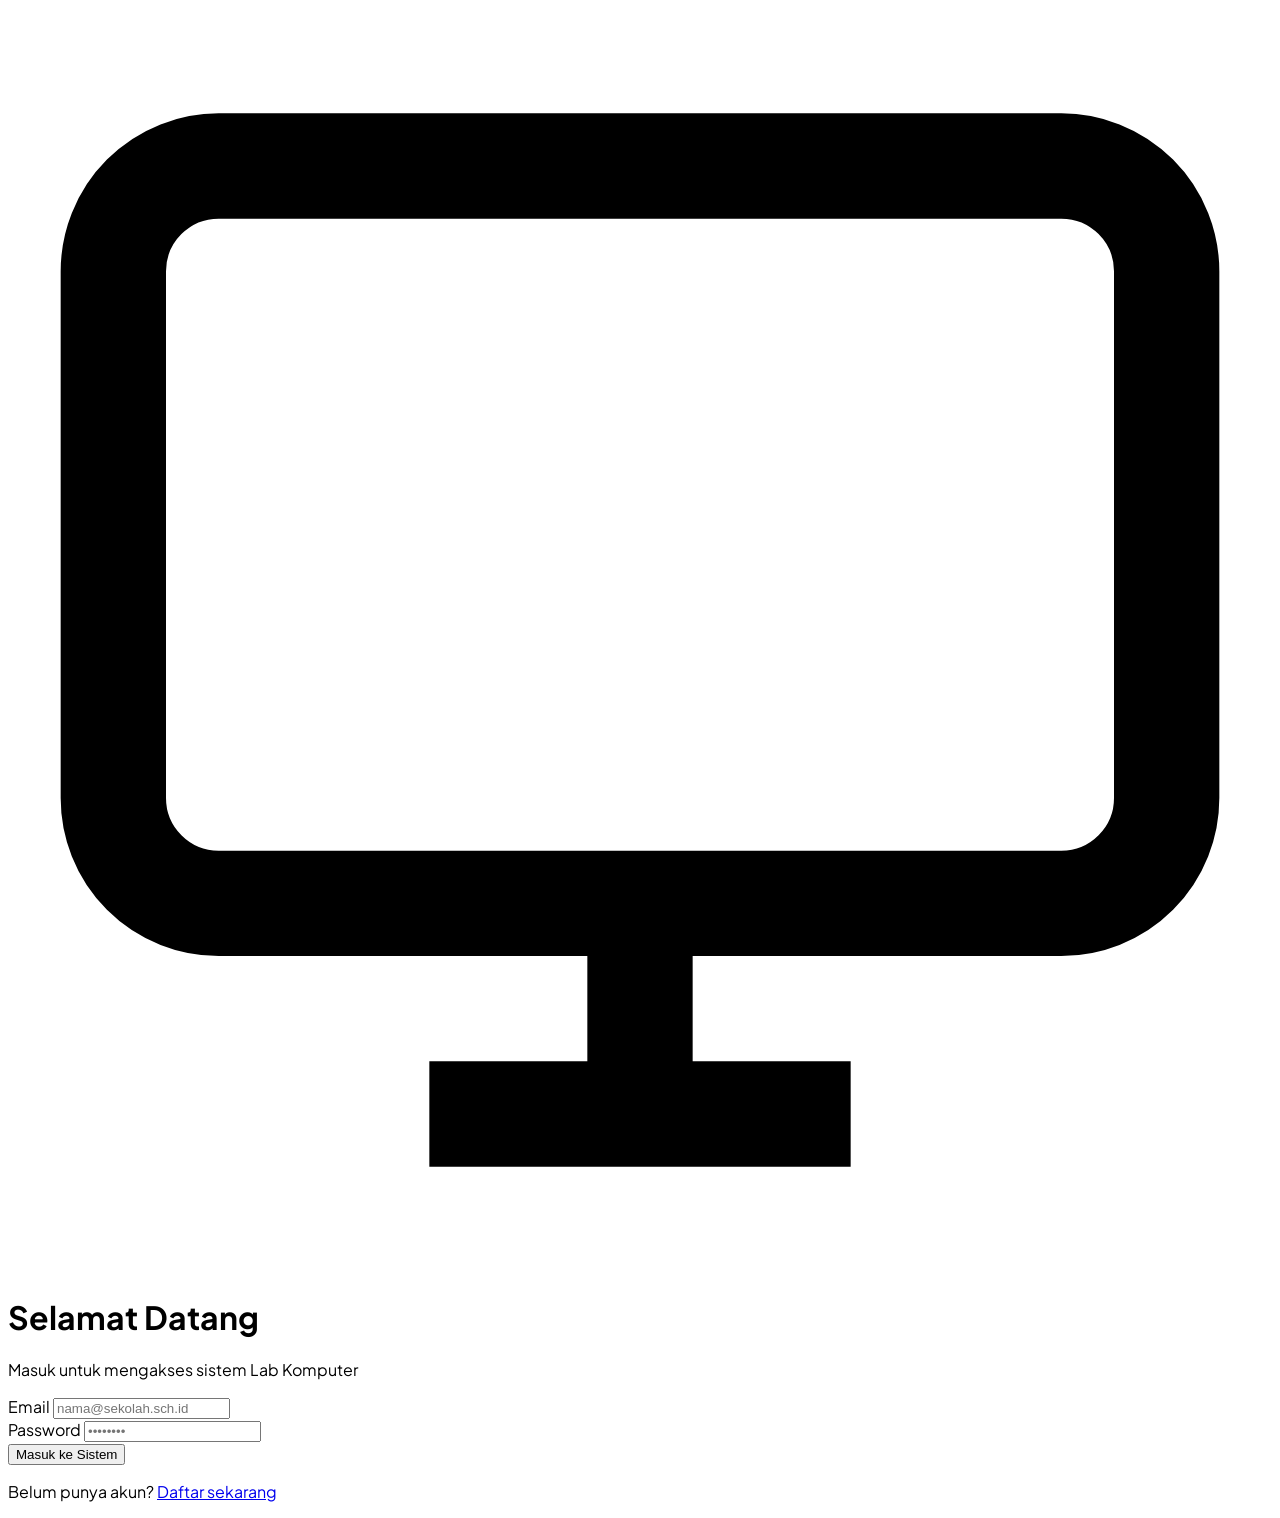
==== index.html @ 0fecf577 "forst commmit" ====
<!DOCTYPE html>
<html lang="id" class="h-full">
<head>
  <meta charset="UTF-8">
  <meta name="viewport" content="width=device-width, initial-scale=1.0">
  <title>Asga Nathaniel</title>
  <link rel="stylesheet" href="./src/output.css">
  <link href="https://fonts.googleapis.com/css2?family=Plus+Jakarta+Sans:wght@400;500;600;700;800&display=swap" rel="stylesheet">
  <style>
    body { font-family: 'Plus Jakarta Sans', sans-serif; }
    @keyframes fadeIn {
      from { opacity: 0; transform: translateY(16px); }
      to { opacity: 1; transform: translateY(0); }
    }
    .animate-fade-in { animation: fadeIn 0.6s cubic-bezier(0.16, 1, 0.3, 1) forwards; }
  </style>
</head>
<body class="bg-gradient-to-br from-slate-900 via-slate-800 to-amber-950 min-h-screen flex items-center justify-center p-4 sm:p-6 text-slate-100 relative overflow-hidden">

  <!-- Efek Cahaya Background Dekoratif -->
  <div class="absolute w-96 h-96 bg-amber-500/10 rounded-full blur-3xl -top-20 -left-20 pointer-events-none"></div>
  <div class="absolute w-96 h-96 bg-blue-500/10 rounded-full blur-3xl -bottom-20 -right-20 pointer-events-none"></div>

  <main class="w-full max-w-md bg-slate-900/80 backdrop-blur-xl border border-slate-700/60 rounded-[28px] p-8 shadow-2xl animate-fade-in relative z-10">
    <div class="text-center mb-8">
      <div class="w-14 h-14 bg-amber-500/20 border border-amber-500/30 rounded-2xl flex items-center justify-center mx-auto mb-4 text-amber-400 shadow-inner">
        <svg class="w-7 h-7" fill="none" stroke="currentColor" stroke-width="2" viewBox="0 0 24 24">
          <rect x="2" y="3" width="20" height="14" rx="2"/><line x1="8" y1="21" x2="16" y2="21"/><line x1="12" y1="17" x2="12" y2="21"/>
        </svg>
      </div>
      <h1 class="text-2xl font-extrabold tracking-tight text-white">Selamat Datang</h1>
      <p class="text-xs text-slate-400 mt-1">Masuk untuk mengakses sistem Lab Komputer</p>
    </div>
    
    <form action="siswa.html" class="space-y-4">
      <div>
        <label class="block text-xs font-bold uppercase tracking-wider text-slate-400 mb-2">Email</label>
        <input type="email" placeholder="nama@sekolah.sch.id" class="w-full px-4 py-3 bg-slate-800/60 border border-slate-700 rounded-xl focus:outline-none focus:ring-2 focus:ring-amber-500 text-sm text-white placeholder-slate-500 transition">
      </div>
      <div>
        <label class="block text-xs font-bold uppercase tracking-wider text-slate-400 mb-2">Password</label>
        <input type="password" placeholder="••••••••" class="w-full px-4 py-3 bg-slate-800/60 border border-slate-700 rounded-xl focus:outline-none focus:ring-2 focus:ring-amber-500 text-sm text-white placeholder-slate-500 transition">
      </div>
      <button type="submit" class="w-full py-3.5 bg-amber-500 hover:bg-amber-400 text-slate-950 font-extrabold rounded-xl transition-all duration-200 text-sm shadow-lg shadow-amber-500/20 active:scale-[0.98]">
        Masuk ke Sistem
      </button>
    </form>
    
    <p class="text-xs text-center text-slate-400 mt-6">
      Belum punya akun? <a href="register.html" class="text-amber-400 font-bold hover:underline">Daftar sekarang</a>
    </p>
  </main>
</body>
</html>
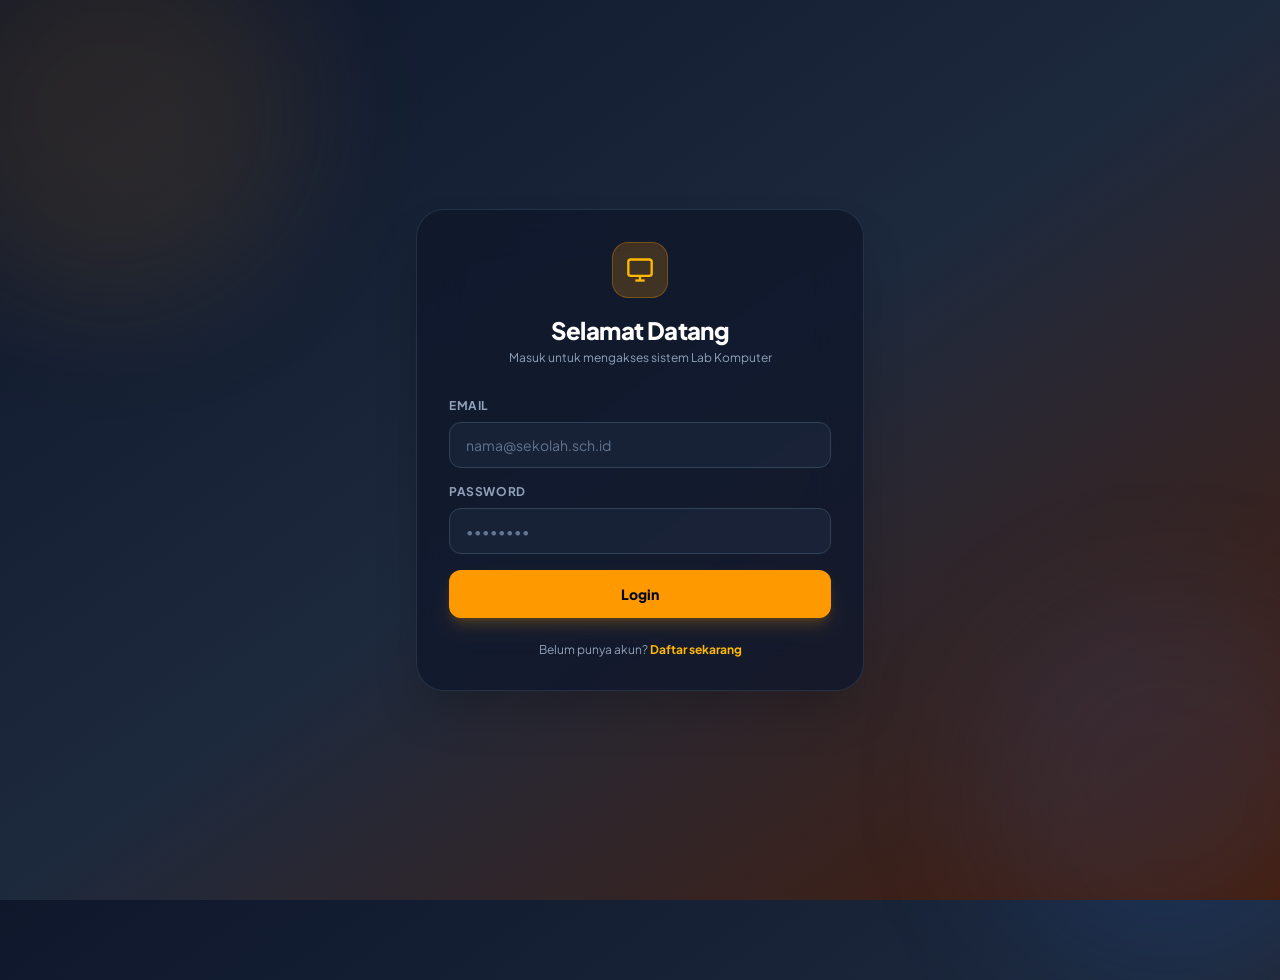
==== commit f5a55e0b: "Fix HTML encoding issues in index.html" ====
--- a/index.html
+++ b/index.html
@@ -42,7 +42,7 @@
         <input type="password" placeholder="••••••••" class="w-full px-4 py-3 bg-slate-800/60 border border-slate-700 rounded-xl focus:outline-none focus:ring-2 focus:ring-amber-500 text-sm text-white placeholder-slate-500 transition">
       </div>
       <button type="submit" class="w-full py-3.5 bg-amber-500 hover:bg-amber-400 text-slate-950 font-extrabold rounded-xl transition-all duration-200 text-sm shadow-lg shadow-amber-500/20 active:scale-[0.98]">
-        Masuk ke Sistem
+        Login
       </button>
     </form>
     
@@ -51,4 +51,4 @@
     </p>
   </main>
 </body>
-</html>+</html>
--- a/src/output.css
+++ b/src/output.css
@@ -0,0 +1,1482 @@
+/*! tailwindcss v4.3.3 | MIT License | https://tailwindcss.com */
+@layer properties;
+@layer theme, base, components, utilities;
+@layer theme {
+  :root, :host {
+    --font-sans: -apple-system, BlinkMacSystemFont, "Segoe UI", Roboto, "Helvetica Neue",
+      "Noto Sans", Arial, sans-serif, "Apple Color Emoji", "Segoe UI Emoji",
+      "Segoe UI Symbol", "Noto Color Emoji";
+    --font-mono: ui-monospace, SFMono-Regular, Menlo, Monaco, Consolas, "Liberation Mono",
+      "Courier New", monospace;
+    --color-amber-50: oklch(98.7% 0.022 95.277);
+    --color-amber-200: oklch(92.4% 0.12 95.746);
+    --color-amber-300: oklch(87.9% 0.169 91.605);
+    --color-amber-400: oklch(82.8% 0.189 84.429);
+    --color-amber-500: oklch(76.9% 0.188 70.08);
+    --color-amber-600: oklch(66.6% 0.179 58.318);
+    --color-amber-700: oklch(55.5% 0.163 48.998);
+    --color-amber-950: oklch(27.9% 0.077 45.635);
+    --color-emerald-50: oklch(97.9% 0.021 166.113);
+    --color-emerald-200: oklch(90.5% 0.093 164.15);
+    --color-emerald-400: oklch(76.5% 0.177 163.223);
+    --color-emerald-500: oklch(69.6% 0.17 162.48);
+    --color-emerald-600: oklch(59.6% 0.145 163.225);
+    --color-blue-400: oklch(70.7% 0.165 254.624);
+    --color-blue-500: oklch(62.3% 0.214 259.815);
+    --color-blue-600: oklch(54.6% 0.245 262.881);
+    --color-rose-50: oklch(96.9% 0.015 12.422);
+    --color-rose-100: oklch(94.1% 0.03 12.58);
+    --color-rose-200: oklch(89.2% 0.058 10.001);
+    --color-rose-300: oklch(81% 0.117 11.638);
+    --color-rose-400: oklch(71.2% 0.194 13.428);
+    --color-rose-500: oklch(64.5% 0.246 16.439);
+    --color-rose-600: oklch(58.6% 0.253 17.585);
+    --color-slate-50: oklch(98.4% 0.003 247.858);
+    --color-slate-100: oklch(96.8% 0.007 247.896);
+    --color-slate-200: oklch(92.9% 0.013 255.508);
+    --color-slate-300: oklch(86.9% 0.022 252.894);
+    --color-slate-400: oklch(70.4% 0.04 256.788);
+    --color-slate-500: oklch(55.4% 0.046 257.417);
+    --color-slate-600: oklch(44.6% 0.043 257.281);
+    --color-slate-700: oklch(37.2% 0.044 257.287);
+    --color-slate-800: oklch(27.9% 0.041 260.031);
+    --color-slate-900: oklch(20.8% 0.042 265.755);
+    --color-slate-950: oklch(12.9% 0.042 264.695);
+    --color-white: #fff;
+    --spacing: 0.25rem;
+    --container-md: 28rem;
+    --container-xl: 36rem;
+    --container-5xl: 64rem;
+    --container-6xl: 72rem;
+    --container-7xl: 80rem;
+    --text-xs: 0.75rem;
+    --text-xs--line-height: calc(1 / 0.75);
+    --text-sm: 0.875rem;
+    --text-sm--line-height: calc(1.25 / 0.875);
+    --text-base: 1rem;
+    --text-base--line-height: calc(1.5 / 1);
+    --text-lg: 1.125rem;
+    --text-lg--line-height: calc(1.75 / 1.125);
+    --text-xl: 1.25rem;
+    --text-xl--line-height: calc(1.75 / 1.25);
+    --text-2xl: 1.5rem;
+    --text-2xl--line-height: calc(2 / 1.5);
+    --font-weight-medium: 500;
+    --font-weight-semibold: 600;
+    --font-weight-bold: 700;
+    --font-weight-extrabold: 800;
+    --font-weight-black: 900;
+    --tracking-tight: -0.025em;
+    --tracking-wider: 0.05em;
+    --radius-xl: 0.75rem;
+    --radius-2xl: 1rem;
+    --radius-3xl: 1.5rem;
+    --ease-out: cubic-bezier(0, 0, 0.2, 1);
+    --animate-pulse: pulse 2s cubic-bezier(0.4, 0, 0.6, 1) infinite;
+    --blur-xl: 24px;
+    --blur-3xl: 64px;
+    --default-transition-duration: 150ms;
+    --default-transition-timing-function: cubic-bezier(0.4, 0, 0.2, 1);
+    --default-font-family: var(--font-sans);
+    --default-mono-font-family: var(--font-mono);
+  }
+}
+@layer base {
+  *, ::after, ::before, ::backdrop, ::file-selector-button {
+    box-sizing: border-box;
+    margin: 0;
+    padding: 0;
+    border: 0 solid;
+  }
+  html, :host {
+    line-height: 1.5;
+    -webkit-text-size-adjust: 100%;
+    tab-size: 4;
+    font-family: var(--default-font-family, -apple-system, BlinkMacSystemFont, "Segoe UI", Roboto, "Helvetica Neue", "Noto Sans", Arial, sans-serif, "Apple Color Emoji", "Segoe UI Emoji", "Segoe UI Symbol", "Noto Color Emoji");
+    font-feature-settings: var(--default-font-feature-settings, normal);
+    font-variation-settings: var(--default-font-variation-settings, normal);
+    -webkit-tap-highlight-color: transparent;
+  }
+  hr {
+    height: 0;
+    color: inherit;
+    border-top-width: 1px;
+  }
+  abbr:where([title]) {
+    -webkit-text-decoration: underline dotted;
+    text-decoration: underline dotted;
+  }
+  h1, h2, h3, h4, h5, h6 {
+    font-size: inherit;
+    font-weight: inherit;
+  }
+  a {
+    color: inherit;
+    -webkit-text-decoration: inherit;
+    text-decoration: inherit;
+  }
+  b, strong {
+    font-weight: bolder;
+  }
+  code, kbd, samp, pre {
+    font-family: var(--default-mono-font-family, ui-monospace, SFMono-Regular, Menlo, Monaco, Consolas, "Liberation Mono", "Courier New", monospace);
+    font-feature-settings: var(--default-mono-font-feature-settings, normal);
+    font-variation-settings: var(--default-mono-font-variation-settings, normal);
+    font-size: 1em;
+  }
+  small {
+    font-size: 80%;
+  }
+  sub, sup {
+    font-size: 75%;
+    line-height: 0;
+    position: relative;
+    vertical-align: baseline;
+  }
+  sub {
+    bottom: -0.25em;
+  }
+  sup {
+    top: -0.5em;
+  }
+  table {
+    text-indent: 0;
+    border-color: inherit;
+    border-collapse: collapse;
+  }
+  :-moz-focusring:where(:not(iframe)) {
+    outline: auto;
+  }
+  progress {
+    vertical-align: baseline;
+  }
+  summary {
+    display: list-item;
+  }
+  ol, ul, menu {
+    list-style: none;
+  }
+  img, svg, video, canvas, audio, iframe, embed, object {
+    display: block;
+    vertical-align: middle;
+  }
+  img, video {
+    max-width: 100%;
+    height: auto;
+  }
+  button, input, select, optgroup, textarea, ::file-selector-button {
+    font: inherit;
+    font-feature-settings: inherit;
+    font-variation-settings: inherit;
+    letter-spacing: inherit;
+    color: inherit;
+    border-radius: 0;
+    background-color: transparent;
+    opacity: 1;
+  }
+  :where(select:is([multiple], [size])) optgroup {
+    font-weight: bolder;
+  }
+  :where(select:is([multiple], [size])) optgroup option {
+    padding-inline-start: 20px;
+  }
+  ::file-selector-button {
+    margin-inline-end: 4px;
+  }
+  ::placeholder {
+    opacity: 1;
+  }
+  @supports (not (-webkit-appearance: -apple-pay-button))  or (contain-intrinsic-size: 1px) {
+    ::placeholder {
+      color: currentcolor;
+      @supports (color: color-mix(in lab, red, red)) {
+        color: color-mix(in oklab, currentcolor 50%, transparent);
+      }
+    }
+  }
+  textarea {
+    resize: vertical;
+  }
+  ::-webkit-search-decoration {
+    -webkit-appearance: none;
+  }
+  ::-webkit-date-and-time-value {
+    min-height: 1lh;
+    text-align: inherit;
+  }
+  ::-webkit-datetime-edit {
+    display: inline-flex;
+  }
+  ::-webkit-datetime-edit-fields-wrapper {
+    padding: 0;
+  }
+  ::-webkit-datetime-edit, ::-webkit-datetime-edit-year-field, ::-webkit-datetime-edit-month-field, ::-webkit-datetime-edit-day-field, ::-webkit-datetime-edit-hour-field, ::-webkit-datetime-edit-minute-field, ::-webkit-datetime-edit-second-field, ::-webkit-datetime-edit-millisecond-field, ::-webkit-datetime-edit-meridiem-field {
+    padding-block: 0;
+  }
+  ::-webkit-calendar-picker-indicator {
+    line-height: 1;
+  }
+  :-moz-ui-invalid {
+    box-shadow: none;
+  }
+  button, input:where([type="button"], [type="reset"], [type="submit"]), ::file-selector-button {
+    appearance: button;
+  }
+  ::-webkit-inner-spin-button, ::-webkit-outer-spin-button {
+    height: auto;
+  }
+  [hidden]:where(:not([hidden="until-found"])) {
+    display: none !important;
+  }
+}
+@layer utilities {
+  .pointer-events-none {
+    pointer-events: none;
+  }
+  .absolute {
+    position: absolute;
+  }
+  .fixed {
+    position: fixed;
+  }
+  .relative {
+    position: relative;
+  }
+  .-top-20 {
+    top: calc(var(--spacing) * -20);
+  }
+  .-top-32 {
+    top: calc(var(--spacing) * -32);
+  }
+  .-right-20 {
+    right: calc(var(--spacing) * -20);
+  }
+  .-right-32 {
+    right: calc(var(--spacing) * -32);
+  }
+  .-bottom-20 {
+    bottom: calc(var(--spacing) * -20);
+  }
+  .-bottom-32 {
+    bottom: calc(var(--spacing) * -32);
+  }
+  .-left-20 {
+    left: calc(var(--spacing) * -20);
+  }
+  .-left-32 {
+    left: calc(var(--spacing) * -32);
+  }
+  .z-10 {
+    z-index: 10;
+  }
+  .mx-auto {
+    margin-inline: auto;
+  }
+  .my-auto {
+    margin-block: auto;
+  }
+  .mt-1 {
+    margin-top: var(--spacing);
+  }
+  .mt-2 {
+    margin-top: calc(var(--spacing) * 2);
+  }
+  .mt-6 {
+    margin-top: calc(var(--spacing) * 6);
+  }
+  .mb-1 {
+    margin-bottom: var(--spacing);
+  }
+  .mb-2 {
+    margin-bottom: calc(var(--spacing) * 2);
+  }
+  .mb-4 {
+    margin-bottom: calc(var(--spacing) * 4);
+  }
+  .mb-6 {
+    margin-bottom: calc(var(--spacing) * 6);
+  }
+  .mb-8 {
+    margin-bottom: calc(var(--spacing) * 8);
+  }
+  .block {
+    display: block;
+  }
+  .flex {
+    display: flex;
+  }
+  .grid {
+    display: grid;
+  }
+  .inline-flex {
+    display: inline-flex;
+  }
+  .table {
+    display: table;
+  }
+  .h-1 {
+    height: var(--spacing);
+  }
+  .h-1\.5 {
+    height: calc(var(--spacing) * 1.5);
+  }
+  .h-5 {
+    height: calc(var(--spacing) * 5);
+  }
+  .h-7 {
+    height: calc(var(--spacing) * 7);
+  }
+  .h-10 {
+    height: calc(var(--spacing) * 10);
+  }
+  .h-14 {
+    height: calc(var(--spacing) * 14);
+  }
+  .h-96 {
+    height: calc(var(--spacing) * 96);
+  }
+  .h-\[500px\] {
+    height: 500px;
+  }
+  .h-full {
+    height: 100%;
+  }
+  .min-h-screen {
+    min-height: 100vh;
+  }
+  .w-1 {
+    width: var(--spacing);
+  }
+  .w-1\.5 {
+    width: calc(var(--spacing) * 1.5);
+  }
+  .w-5 {
+    width: calc(var(--spacing) * 5);
+  }
+  .w-7 {
+    width: calc(var(--spacing) * 7);
+  }
+  .w-10 {
+    width: calc(var(--spacing) * 10);
+  }
+  .w-14 {
+    width: calc(var(--spacing) * 14);
+  }
+  .w-96 {
+    width: calc(var(--spacing) * 96);
+  }
+  .w-\[500px\] {
+    width: 500px;
+  }
+  .w-full {
+    width: 100%;
+  }
+  .max-w-5xl {
+    max-width: var(--container-5xl);
+  }
+  .max-w-6xl {
+    max-width: var(--container-6xl);
+  }
+  .max-w-7xl {
+    max-width: var(--container-7xl);
+  }
+  .max-w-md {
+    max-width: var(--container-md);
+  }
+  .max-w-xl {
+    max-width: var(--container-xl);
+  }
+  .border-collapse {
+    border-collapse: collapse;
+  }
+  .transform {
+    transform: var(--tw-rotate-x,) var(--tw-rotate-y,) var(--tw-rotate-z,) var(--tw-skew-x,) var(--tw-skew-y,);
+  }
+  .animate-pulse {
+    animation: var(--animate-pulse);
+  }
+  .resize {
+    resize: both;
+  }
+  .resize-none {
+    resize: none;
+  }
+  .grid-cols-1 {
+    grid-template-columns: repeat(1, minmax(0, 1fr));
+  }
+  .flex-col {
+    flex-direction: column;
+  }
+  .items-center {
+    align-items: center;
+  }
+  .items-start {
+    align-items: flex-start;
+  }
+  .justify-between {
+    justify-content: space-between;
+  }
+  .justify-center {
+    justify-content: center;
+  }
+  .gap-1 {
+    gap: var(--spacing);
+  }
+  .gap-1\.5 {
+    gap: calc(var(--spacing) * 1.5);
+  }
+  .gap-3 {
+    gap: calc(var(--spacing) * 3);
+  }
+  .gap-4 {
+    gap: calc(var(--spacing) * 4);
+  }
+  .gap-8 {
+    gap: calc(var(--spacing) * 8);
+  }
+  :where(.space-y-4 > :not(:last-child)) {
+    --tw-space-y-reverse: 0;
+    margin-block-start: calc(calc(var(--spacing) * 4) * var(--tw-space-y-reverse));
+    margin-block-end: calc(calc(var(--spacing) * 4) * calc(1 - var(--tw-space-y-reverse)));
+  }
+  :where(.space-y-6 > :not(:last-child)) {
+    --tw-space-y-reverse: 0;
+    margin-block-start: calc(calc(var(--spacing) * 6) * var(--tw-space-y-reverse));
+    margin-block-end: calc(calc(var(--spacing) * 6) * calc(1 - var(--tw-space-y-reverse)));
+  }
+  :where(.space-y-12 > :not(:last-child)) {
+    --tw-space-y-reverse: 0;
+    margin-block-start: calc(calc(var(--spacing) * 12) * var(--tw-space-y-reverse));
+    margin-block-end: calc(calc(var(--spacing) * 12) * calc(1 - var(--tw-space-y-reverse)));
+  }
+  :where(.space-x-2 > :not(:last-child)) {
+    --tw-space-x-reverse: 0;
+    margin-inline-start: calc(calc(var(--spacing) * 2) * var(--tw-space-x-reverse));
+    margin-inline-end: calc(calc(var(--spacing) * 2) * calc(1 - var(--tw-space-x-reverse)));
+  }
+  :where(.space-x-3 > :not(:last-child)) {
+    --tw-space-x-reverse: 0;
+    margin-inline-start: calc(calc(var(--spacing) * 3) * var(--tw-space-x-reverse));
+    margin-inline-end: calc(calc(var(--spacing) * 3) * calc(1 - var(--tw-space-x-reverse)));
+  }
+  :where(.divide-y > :not(:last-child)) {
+    --tw-divide-y-reverse: 0;
+    border-bottom-style: var(--tw-border-style);
+    border-top-style: var(--tw-border-style);
+    border-top-width: calc(1px * var(--tw-divide-y-reverse));
+    border-bottom-width: calc(1px * calc(1 - var(--tw-divide-y-reverse)));
+  }
+  :where(.divide-slate-100 > :not(:last-child)) {
+    border-color: var(--color-slate-100);
+  }
+  :where(.divide-slate-700 > :not(:last-child)) {
+    border-color: var(--color-slate-700);
+  }
+  :where(.divide-slate-700\/50 > :not(:last-child)) {
+    border-color: color-mix(in srgb, oklch(37.2% 0.044 257.287) 50%, transparent);
+    @supports (color: color-mix(in lab, red, red)) {
+      border-color: color-mix(in oklab, var(--color-slate-700) 50%, transparent);
+    }
+  }
+  .overflow-hidden {
+    overflow: hidden;
+  }
+  .overflow-x-auto {
+    overflow-x: auto;
+  }
+  .overflow-x-hidden {
+    overflow-x: hidden;
+  }
+  .rounded-2xl {
+    border-radius: var(--radius-2xl);
+  }
+  .rounded-3xl {
+    border-radius: var(--radius-3xl);
+  }
+  .rounded-\[28px\] {
+    border-radius: 28px;
+  }
+  .rounded-full {
+    border-radius: calc(infinity * 1px);
+  }
+  .rounded-xl {
+    border-radius: var(--radius-xl);
+  }
+  .border {
+    border-style: var(--tw-border-style);
+    border-width: 1px;
+  }
+  .border-b {
+    border-bottom-style: var(--tw-border-style);
+    border-bottom-width: 1px;
+  }
+  .border-amber-200 {
+    border-color: var(--color-amber-200);
+  }
+  .border-amber-500 {
+    border-color: var(--color-amber-500);
+  }
+  .border-amber-500\/20 {
+    border-color: color-mix(in srgb, oklch(76.9% 0.188 70.08) 20%, transparent);
+    @supports (color: color-mix(in lab, red, red)) {
+      border-color: color-mix(in oklab, var(--color-amber-500) 20%, transparent);
+    }
+  }
+  .border-amber-500\/30 {
+    border-color: color-mix(in srgb, oklch(76.9% 0.188 70.08) 30%, transparent);
+    @supports (color: color-mix(in lab, red, red)) {
+      border-color: color-mix(in oklab, var(--color-amber-500) 30%, transparent);
+    }
+  }
+  .border-blue-500 {
+    border-color: var(--color-blue-500);
+  }
+  .border-blue-500\/30 {
+    border-color: color-mix(in srgb, oklch(62.3% 0.214 259.815) 30%, transparent);
+    @supports (color: color-mix(in lab, red, red)) {
+      border-color: color-mix(in oklab, var(--color-blue-500) 30%, transparent);
+    }
+  }
+  .border-emerald-200 {
+    border-color: var(--color-emerald-200);
+  }
+  .border-emerald-500 {
+    border-color: var(--color-emerald-500);
+  }
+  .border-emerald-500\/20 {
+    border-color: color-mix(in srgb, oklch(69.6% 0.17 162.48) 20%, transparent);
+    @supports (color: color-mix(in lab, red, red)) {
+      border-color: color-mix(in oklab, var(--color-emerald-500) 20%, transparent);
+    }
+  }
+  .border-rose-200 {
+    border-color: var(--color-rose-200);
+  }
+  .border-rose-500 {
+    border-color: var(--color-rose-500);
+  }
+  .border-rose-500\/30 {
+    border-color: color-mix(in srgb, oklch(64.5% 0.246 16.439) 30%, transparent);
+    @supports (color: color-mix(in lab, red, red)) {
+      border-color: color-mix(in oklab, var(--color-rose-500) 30%, transparent);
+    }
+  }
+  .border-slate-100 {
+    border-color: var(--color-slate-100);
+  }
+  .border-slate-200 {
+    border-color: var(--color-slate-200);
+  }
+  .border-slate-200\/80 {
+    border-color: color-mix(in srgb, oklch(92.9% 0.013 255.508) 80%, transparent);
+    @supports (color: color-mix(in lab, red, red)) {
+      border-color: color-mix(in oklab, var(--color-slate-200) 80%, transparent);
+    }
+  }
+  .border-slate-700 {
+    border-color: var(--color-slate-700);
+  }
+  .border-slate-700\/60 {
+    border-color: color-mix(in srgb, oklch(37.2% 0.044 257.287) 60%, transparent);
+    @supports (color: color-mix(in lab, red, red)) {
+      border-color: color-mix(in oklab, var(--color-slate-700) 60%, transparent);
+    }
+  }
+  .bg-amber-50 {
+    background-color: var(--color-amber-50);
+  }
+  .bg-amber-400 {
+    background-color: var(--color-amber-400);
+  }
+  .bg-amber-500 {
+    background-color: var(--color-amber-500);
+  }
+  .bg-amber-500\/5 {
+    background-color: color-mix(in srgb, oklch(76.9% 0.188 70.08) 5%, transparent);
+    @supports (color: color-mix(in lab, red, red)) {
+      background-color: color-mix(in oklab, var(--color-amber-500) 5%, transparent);
+    }
+  }
+  .bg-amber-500\/10 {
+    background-color: color-mix(in srgb, oklch(76.9% 0.188 70.08) 10%, transparent);
+    @supports (color: color-mix(in lab, red, red)) {
+      background-color: color-mix(in oklab, var(--color-amber-500) 10%, transparent);
+    }
+  }
+  .bg-amber-500\/20 {
+    background-color: color-mix(in srgb, oklch(76.9% 0.188 70.08) 20%, transparent);
+    @supports (color: color-mix(in lab, red, red)) {
+      background-color: color-mix(in oklab, var(--color-amber-500) 20%, transparent);
+    }
+  }
+  .bg-blue-500 {
+    background-color: var(--color-blue-500);
+  }
+  .bg-blue-500\/5 {
+    background-color: color-mix(in srgb, oklch(62.3% 0.214 259.815) 5%, transparent);
+    @supports (color: color-mix(in lab, red, red)) {
+      background-color: color-mix(in oklab, var(--color-blue-500) 5%, transparent);
+    }
+  }
+  .bg-blue-500\/10 {
+    background-color: color-mix(in srgb, oklch(62.3% 0.214 259.815) 10%, transparent);
+    @supports (color: color-mix(in lab, red, red)) {
+      background-color: color-mix(in oklab, var(--color-blue-500) 10%, transparent);
+    }
+  }
+  .bg-blue-500\/20 {
+    background-color: color-mix(in srgb, oklch(62.3% 0.214 259.815) 20%, transparent);
+    @supports (color: color-mix(in lab, red, red)) {
+      background-color: color-mix(in oklab, var(--color-blue-500) 20%, transparent);
+    }
+  }
+  .bg-blue-600 {
+    background-color: var(--color-blue-600);
+  }
+  .bg-emerald-50 {
+    background-color: var(--color-emerald-50);
+  }
+  .bg-emerald-400 {
+    background-color: var(--color-emerald-400);
+  }
+  .bg-emerald-500 {
+    background-color: var(--color-emerald-500);
+  }
+  .bg-emerald-500\/10 {
+    background-color: color-mix(in srgb, oklch(69.6% 0.17 162.48) 10%, transparent);
+    @supports (color: color-mix(in lab, red, red)) {
+      background-color: color-mix(in oklab, var(--color-emerald-500) 10%, transparent);
+    }
+  }
+  .bg-rose-50 {
+    background-color: var(--color-rose-50);
+  }
+  .bg-rose-500 {
+    background-color: var(--color-rose-500);
+  }
+  .bg-rose-500\/10 {
+    background-color: color-mix(in srgb, oklch(64.5% 0.246 16.439) 10%, transparent);
+    @supports (color: color-mix(in lab, red, red)) {
+      background-color: color-mix(in oklab, var(--color-rose-500) 10%, transparent);
+    }
+  }
+  .bg-slate-50 {
+    background-color: var(--color-slate-50);
+  }
+  .bg-slate-50\/70 {
+    background-color: color-mix(in srgb, oklch(98.4% 0.003 247.858) 70%, transparent);
+    @supports (color: color-mix(in lab, red, red)) {
+      background-color: color-mix(in oklab, var(--color-slate-50) 70%, transparent);
+    }
+  }
+  .bg-slate-50\/80 {
+    background-color: color-mix(in srgb, oklch(98.4% 0.003 247.858) 80%, transparent);
+    @supports (color: color-mix(in lab, red, red)) {
+      background-color: color-mix(in oklab, var(--color-slate-50) 80%, transparent);
+    }
+  }
+  .bg-slate-100 {
+    background-color: var(--color-slate-100);
+  }
+  .bg-slate-800 {
+    background-color: var(--color-slate-800);
+  }
+  .bg-slate-800\/50 {
+    background-color: color-mix(in srgb, oklch(27.9% 0.041 260.031) 50%, transparent);
+    @supports (color: color-mix(in lab, red, red)) {
+      background-color: color-mix(in oklab, var(--color-slate-800) 50%, transparent);
+    }
+  }
+  .bg-slate-800\/60 {
+    background-color: color-mix(in srgb, oklch(27.9% 0.041 260.031) 60%, transparent);
+    @supports (color: color-mix(in lab, red, red)) {
+      background-color: color-mix(in oklab, var(--color-slate-800) 60%, transparent);
+    }
+  }
+  .bg-slate-900 {
+    background-color: var(--color-slate-900);
+  }
+  .bg-slate-900\/80 {
+    background-color: color-mix(in srgb, oklch(20.8% 0.042 265.755) 80%, transparent);
+    @supports (color: color-mix(in lab, red, red)) {
+      background-color: color-mix(in oklab, var(--color-slate-900) 80%, transparent);
+    }
+  }
+  .bg-white {
+    background-color: var(--color-white);
+  }
+  .bg-gradient-to-br {
+    --tw-gradient-position: to bottom right in oklab;
+    background-image: linear-gradient(var(--tw-gradient-stops));
+  }
+  .from-slate-900 {
+    --tw-gradient-from: var(--color-slate-900);
+    --tw-gradient-stops: var(--tw-gradient-via-stops, var(--tw-gradient-position), var(--tw-gradient-from) var(--tw-gradient-from-position), var(--tw-gradient-to) var(--tw-gradient-to-position));
+  }
+  .via-slate-800 {
+    --tw-gradient-via: var(--color-slate-800);
+    --tw-gradient-via-stops: var(--tw-gradient-position), var(--tw-gradient-from) var(--tw-gradient-from-position), var(--tw-gradient-via) var(--tw-gradient-via-position), var(--tw-gradient-to) var(--tw-gradient-to-position);
+    --tw-gradient-stops: var(--tw-gradient-via-stops);
+  }
+  .to-amber-950 {
+    --tw-gradient-to: var(--color-amber-950);
+    --tw-gradient-stops: var(--tw-gradient-via-stops, var(--tw-gradient-position), var(--tw-gradient-from) var(--tw-gradient-from-position), var(--tw-gradient-to) var(--tw-gradient-to-position));
+  }
+  .p-4 {
+    padding: calc(var(--spacing) * 4);
+  }
+  .p-6 {
+    padding: calc(var(--spacing) * 6);
+  }
+  .p-8 {
+    padding: calc(var(--spacing) * 8);
+  }
+  .px-2 {
+    padding-inline: calc(var(--spacing) * 2);
+  }
+  .px-2\.5 {
+    padding-inline: calc(var(--spacing) * 2.5);
+  }
+  .px-3 {
+    padding-inline: calc(var(--spacing) * 3);
+  }
+  .px-4 {
+    padding-inline: calc(var(--spacing) * 4);
+  }
+  .px-5 {
+    padding-inline: calc(var(--spacing) * 5);
+  }
+  .px-6 {
+    padding-inline: calc(var(--spacing) * 6);
+  }
+  .py-1 {
+    padding-block: var(--spacing);
+  }
+  .py-2 {
+    padding-block: calc(var(--spacing) * 2);
+  }
+  .py-2\.5 {
+    padding-block: calc(var(--spacing) * 2.5);
+  }
+  .py-3 {
+    padding-block: calc(var(--spacing) * 3);
+  }
+  .py-3\.5 {
+    padding-block: calc(var(--spacing) * 3.5);
+  }
+  .py-4 {
+    padding-block: calc(var(--spacing) * 4);
+  }
+  .py-12 {
+    padding-block: calc(var(--spacing) * 12);
+  }
+  .text-center {
+    text-align: center;
+  }
+  .text-left {
+    text-align: left;
+  }
+  .text-2xl {
+    font-size: var(--text-2xl);
+    line-height: var(--tw-leading, var(--text-2xl--line-height));
+  }
+  .text-lg {
+    font-size: var(--text-lg);
+    line-height: var(--tw-leading, var(--text-lg--line-height));
+  }
+  .text-sm {
+    font-size: var(--text-sm);
+    line-height: var(--tw-leading, var(--text-sm--line-height));
+  }
+  .text-xl {
+    font-size: var(--text-xl);
+    line-height: var(--tw-leading, var(--text-xl--line-height));
+  }
+  .text-xs {
+    font-size: var(--text-xs);
+    line-height: var(--tw-leading, var(--text-xs--line-height));
+  }
+  .text-\[11px\] {
+    font-size: 11px;
+  }
+  .font-black {
+    --tw-font-weight: var(--font-weight-black);
+    font-weight: var(--font-weight-black);
+  }
+  .font-bold {
+    --tw-font-weight: var(--font-weight-bold);
+    font-weight: var(--font-weight-bold);
+  }
+  .font-extrabold {
+    --tw-font-weight: var(--font-weight-extrabold);
+    font-weight: var(--font-weight-extrabold);
+  }
+  .font-medium {
+    --tw-font-weight: var(--font-weight-medium);
+    font-weight: var(--font-weight-medium);
+  }
+  .font-semibold {
+    --tw-font-weight: var(--font-weight-semibold);
+    font-weight: var(--font-weight-semibold);
+  }
+  .tracking-tight {
+    --tw-tracking: var(--tracking-tight);
+    letter-spacing: var(--tracking-tight);
+  }
+  .tracking-wider {
+    --tw-tracking: var(--tracking-wider);
+    letter-spacing: var(--tracking-wider);
+  }
+  .text-amber-400 {
+    color: var(--color-amber-400);
+  }
+  .text-amber-600 {
+    color: var(--color-amber-600);
+  }
+  .text-blue-400 {
+    color: var(--color-blue-400);
+  }
+  .text-emerald-400 {
+    color: var(--color-emerald-400);
+  }
+  .text-emerald-600 {
+    color: var(--color-emerald-600);
+  }
+  .text-rose-400 {
+    color: var(--color-rose-400);
+  }
+  .text-rose-500 {
+    color: var(--color-rose-500);
+  }
+  .text-rose-600 {
+    color: var(--color-rose-600);
+  }
+  .text-slate-100 {
+    color: var(--color-slate-100);
+  }
+  .text-slate-300 {
+    color: var(--color-slate-300);
+  }
+  .text-slate-400 {
+    color: var(--color-slate-400);
+  }
+  .text-slate-500 {
+    color: var(--color-slate-500);
+  }
+  .text-slate-600 {
+    color: var(--color-slate-600);
+  }
+  .text-slate-700 {
+    color: var(--color-slate-700);
+  }
+  .text-slate-800 {
+    color: var(--color-slate-800);
+  }
+  .text-slate-900 {
+    color: var(--color-slate-900);
+  }
+  .text-slate-950 {
+    color: var(--color-slate-950);
+  }
+  .text-white {
+    color: var(--color-white);
+  }
+  .uppercase {
+    text-transform: uppercase;
+  }
+  .underline {
+    text-decoration-line: underline;
+  }
+  .placeholder-slate-500::placeholder {
+    color: var(--color-slate-500);
+  }
+  .shadow-2xl {
+    --tw-shadow: 0 25px 50px -12px var(--tw-shadow-color, rgb(0 0 0 / 0.25));
+    box-shadow: var(--tw-inset-shadow), var(--tw-inset-ring-shadow), var(--tw-ring-offset-shadow), var(--tw-ring-shadow), var(--tw-shadow);
+  }
+  .shadow-inner {
+    --tw-shadow: inset 0 2px 4px 0 var(--tw-shadow-color, rgb(0 0 0 / 0.05));
+    box-shadow: var(--tw-inset-shadow), var(--tw-inset-ring-shadow), var(--tw-ring-offset-shadow), var(--tw-ring-shadow), var(--tw-shadow);
+  }
+  .shadow-lg {
+    --tw-shadow: 0 10px 15px -3px var(--tw-shadow-color, rgb(0 0 0 / 0.1)), 0 4px 6px -4px var(--tw-shadow-color, rgb(0 0 0 / 0.1));
+    box-shadow: var(--tw-inset-shadow), var(--tw-inset-ring-shadow), var(--tw-ring-offset-shadow), var(--tw-ring-shadow), var(--tw-shadow);
+  }
+  .shadow-md {
+    --tw-shadow: 0 4px 6px -1px var(--tw-shadow-color, rgb(0 0 0 / 0.1)), 0 2px 4px -2px var(--tw-shadow-color, rgb(0 0 0 / 0.1));
+    box-shadow: var(--tw-inset-shadow), var(--tw-inset-ring-shadow), var(--tw-ring-offset-shadow), var(--tw-ring-shadow), var(--tw-shadow);
+  }
+  .shadow-sm {
+    --tw-shadow: 0 1px 3px 0 var(--tw-shadow-color, rgb(0 0 0 / 0.1)), 0 1px 2px -1px var(--tw-shadow-color, rgb(0 0 0 / 0.1));
+    box-shadow: var(--tw-inset-shadow), var(--tw-inset-ring-shadow), var(--tw-ring-offset-shadow), var(--tw-ring-shadow), var(--tw-shadow);
+  }
+  .shadow-xl {
+    --tw-shadow: 0 20px 25px -5px var(--tw-shadow-color, rgb(0 0 0 / 0.1)), 0 8px 10px -6px var(--tw-shadow-color, rgb(0 0 0 / 0.1));
+    box-shadow: var(--tw-inset-shadow), var(--tw-inset-ring-shadow), var(--tw-ring-offset-shadow), var(--tw-ring-shadow), var(--tw-shadow);
+  }
+  .shadow-amber-500 {
+    --tw-shadow-color: oklch(76.9% 0.188 70.08);
+    @supports (color: color-mix(in lab, red, red)) {
+      --tw-shadow-color: color-mix(in oklab, var(--color-amber-500) var(--tw-shadow-alpha), transparent);
+    }
+  }
+  .shadow-amber-500\/20 {
+    --tw-shadow-color: color-mix(in srgb, oklch(76.9% 0.188 70.08) 20%, transparent);
+    @supports (color: color-mix(in lab, red, red)) {
+      --tw-shadow-color: color-mix(in oklab, color-mix(in oklab, var(--color-amber-500) 20%, transparent) var(--tw-shadow-alpha), transparent);
+    }
+  }
+  .shadow-blue-600 {
+    --tw-shadow-color: oklch(54.6% 0.245 262.881);
+    @supports (color: color-mix(in lab, red, red)) {
+      --tw-shadow-color: color-mix(in oklab, var(--color-blue-600) var(--tw-shadow-alpha), transparent);
+    }
+  }
+  .shadow-blue-600\/20 {
+    --tw-shadow-color: color-mix(in srgb, oklch(54.6% 0.245 262.881) 20%, transparent);
+    @supports (color: color-mix(in lab, red, red)) {
+      --tw-shadow-color: color-mix(in oklab, color-mix(in oklab, var(--color-blue-600) 20%, transparent) var(--tw-shadow-alpha), transparent);
+    }
+  }
+  .shadow-slate-900 {
+    --tw-shadow-color: oklch(20.8% 0.042 265.755);
+    @supports (color: color-mix(in lab, red, red)) {
+      --tw-shadow-color: color-mix(in oklab, var(--color-slate-900) var(--tw-shadow-alpha), transparent);
+    }
+  }
+  .shadow-slate-900\/10 {
+    --tw-shadow-color: color-mix(in srgb, oklch(20.8% 0.042 265.755) 10%, transparent);
+    @supports (color: color-mix(in lab, red, red)) {
+      --tw-shadow-color: color-mix(in oklab, color-mix(in oklab, var(--color-slate-900) 10%, transparent) var(--tw-shadow-alpha), transparent);
+    }
+  }
+  .outline {
+    outline-style: var(--tw-outline-style);
+    outline-width: 1px;
+  }
+  .blur-3xl {
+    --tw-blur: blur(var(--blur-3xl));
+    filter: var(--tw-blur,) var(--tw-brightness,) var(--tw-contrast,) var(--tw-grayscale,) var(--tw-hue-rotate,) var(--tw-invert,) var(--tw-saturate,) var(--tw-sepia,) var(--tw-drop-shadow,);
+  }
+  .filter {
+    filter: var(--tw-blur,) var(--tw-brightness,) var(--tw-contrast,) var(--tw-grayscale,) var(--tw-hue-rotate,) var(--tw-invert,) var(--tw-saturate,) var(--tw-sepia,) var(--tw-drop-shadow,);
+  }
+  .backdrop-blur-xl {
+    --tw-backdrop-blur: blur(var(--blur-xl));
+    -webkit-backdrop-filter: var(--tw-backdrop-blur,) var(--tw-backdrop-brightness,) var(--tw-backdrop-contrast,) var(--tw-backdrop-grayscale,) var(--tw-backdrop-hue-rotate,) var(--tw-backdrop-invert,) var(--tw-backdrop-opacity,) var(--tw-backdrop-saturate,) var(--tw-backdrop-sepia,);
+    backdrop-filter: var(--tw-backdrop-blur,) var(--tw-backdrop-brightness,) var(--tw-backdrop-contrast,) var(--tw-backdrop-grayscale,) var(--tw-backdrop-hue-rotate,) var(--tw-backdrop-invert,) var(--tw-backdrop-opacity,) var(--tw-backdrop-saturate,) var(--tw-backdrop-sepia,);
+  }
+  .backdrop-filter {
+    -webkit-backdrop-filter: var(--tw-backdrop-blur,) var(--tw-backdrop-brightness,) var(--tw-backdrop-contrast,) var(--tw-backdrop-grayscale,) var(--tw-backdrop-hue-rotate,) var(--tw-backdrop-invert,) var(--tw-backdrop-opacity,) var(--tw-backdrop-saturate,) var(--tw-backdrop-sepia,);
+    backdrop-filter: var(--tw-backdrop-blur,) var(--tw-backdrop-brightness,) var(--tw-backdrop-contrast,) var(--tw-backdrop-grayscale,) var(--tw-backdrop-hue-rotate,) var(--tw-backdrop-invert,) var(--tw-backdrop-opacity,) var(--tw-backdrop-saturate,) var(--tw-backdrop-sepia,);
+  }
+  .transition {
+    transition-property: color, background-color, border-color, outline-color, text-decoration-color, fill, stroke, --tw-gradient-from, --tw-gradient-via, --tw-gradient-to, opacity, box-shadow, transform, translate, scale, rotate, filter, -webkit-backdrop-filter, backdrop-filter, display, content-visibility, overlay, pointer-events;
+    transition-timing-function: var(--tw-ease, var(--default-transition-timing-function));
+    transition-duration: var(--tw-duration, var(--default-transition-duration));
+  }
+  .transition-all {
+    transition-property: all;
+    transition-timing-function: var(--tw-ease, var(--default-transition-timing-function));
+    transition-duration: var(--tw-duration, var(--default-transition-duration));
+  }
+  .duration-150 {
+    --tw-duration: 150ms;
+    transition-duration: 150ms;
+  }
+  .duration-200 {
+    --tw-duration: 200ms;
+    transition-duration: 200ms;
+  }
+  .ease-out {
+    --tw-ease: var(--ease-out);
+    transition-timing-function: var(--ease-out);
+  }
+  @media (hover: hover) {
+    .hover\:bg-amber-400:hover {
+      background-color: var(--color-amber-400);
+    }
+    .hover\:bg-amber-600:hover {
+      background-color: var(--color-amber-600);
+    }
+    .hover\:bg-blue-500:hover {
+      background-color: var(--color-blue-500);
+    }
+    .hover\:bg-rose-100:hover {
+      background-color: var(--color-rose-100);
+    }
+    .hover\:bg-rose-500\/20:hover {
+      background-color: color-mix(in srgb, oklch(64.5% 0.246 16.439) 20%, transparent);
+    }
+    @supports (color: color-mix(in lab, red, red)) {
+      .hover\:bg-rose-500\/20:hover {
+        background-color: color-mix(in oklab, var(--color-rose-500) 20%, transparent);
+      }
+    }
+    .hover\:bg-slate-50\/50:hover {
+      background-color: color-mix(in srgb, oklch(98.4% 0.003 247.858) 50%, transparent);
+    }
+    @supports (color: color-mix(in lab, red, red)) {
+      .hover\:bg-slate-50\/50:hover {
+        background-color: color-mix(in oklab, var(--color-slate-50) 50%, transparent);
+      }
+    }
+    .hover\:bg-slate-50\/80:hover {
+      background-color: color-mix(in srgb, oklch(98.4% 0.003 247.858) 80%, transparent);
+    }
+    @supports (color: color-mix(in lab, red, red)) {
+      .hover\:bg-slate-50\/80:hover {
+        background-color: color-mix(in oklab, var(--color-slate-50) 80%, transparent);
+      }
+    }
+    .hover\:bg-slate-800:hover {
+      background-color: var(--color-slate-800);
+    }
+    .hover\:bg-slate-800\/40:hover {
+      background-color: color-mix(in srgb, oklch(27.9% 0.041 260.031) 40%, transparent);
+    }
+    @supports (color: color-mix(in lab, red, red)) {
+      .hover\:bg-slate-800\/40:hover {
+        background-color: color-mix(in oklab, var(--color-slate-800) 40%, transparent);
+      }
+    }
+    .hover\:text-amber-300:hover {
+      color: var(--color-amber-300);
+    }
+    .hover\:text-amber-700:hover {
+      color: var(--color-amber-700);
+    }
+    .hover\:text-rose-300:hover {
+      color: var(--color-rose-300);
+    }
+    .hover\:text-rose-600:hover {
+      color: var(--color-rose-600);
+    }
+    .hover\:underline:hover {
+      text-decoration-line: underline;
+    }
+  }
+  .focus\:ring-2:focus {
+    --tw-ring-shadow: var(--tw-ring-inset,) 0 0 0 calc(2px + var(--tw-ring-offset-width)) var(--tw-ring-color, currentcolor);
+    box-shadow: var(--tw-inset-shadow), var(--tw-inset-ring-shadow), var(--tw-ring-offset-shadow), var(--tw-ring-shadow), var(--tw-shadow);
+  }
+  .focus\:ring-amber-500:focus {
+    --tw-ring-color: var(--color-amber-500);
+  }
+  .focus\:ring-blue-500:focus {
+    --tw-ring-color: var(--color-blue-500);
+  }
+  .focus\:ring-slate-900:focus {
+    --tw-ring-color: var(--color-slate-900);
+  }
+  .focus\:outline-none:focus {
+    --tw-outline-style: none;
+    outline-style: none;
+  }
+  .active\:scale-95:active {
+    --tw-scale-x: 95%;
+    --tw-scale-y: 95%;
+    --tw-scale-z: 95%;
+    scale: var(--tw-scale-x) var(--tw-scale-y);
+  }
+  .active\:scale-\[0\.98\]:active {
+    scale: 0.98;
+  }
+  @media (width >= 40rem) {
+    .sm\:grid-cols-2 {
+      grid-template-columns: repeat(2, minmax(0, 1fr));
+    }
+    .sm\:flex-row {
+      flex-direction: row;
+    }
+    .sm\:items-center {
+      align-items: center;
+    }
+    .sm\:p-6 {
+      padding: calc(var(--spacing) * 6);
+    }
+    .sm\:p-8 {
+      padding: calc(var(--spacing) * 8);
+    }
+    .sm\:p-10 {
+      padding: calc(var(--spacing) * 10);
+    }
+    .sm\:px-6 {
+      padding-inline: calc(var(--spacing) * 6);
+    }
+    .sm\:px-8 {
+      padding-inline: calc(var(--spacing) * 8);
+    }
+    .sm\:py-5 {
+      padding-block: calc(var(--spacing) * 5);
+    }
+    .sm\:text-base {
+      font-size: var(--text-base);
+      line-height: var(--tw-leading, var(--text-base--line-height));
+    }
+    .sm\:text-sm {
+      font-size: var(--text-sm);
+      line-height: var(--tw-leading, var(--text-sm--line-height));
+    }
+    .sm\:text-xl {
+      font-size: var(--text-xl);
+      line-height: var(--tw-leading, var(--text-xl--line-height));
+    }
+  }
+  @media (width >= 48rem) {
+    .md\:grid-cols-2 {
+      grid-template-columns: repeat(2, minmax(0, 1fr));
+    }
+    .md\:p-8 {
+      padding: calc(var(--spacing) * 8);
+    }
+    .md\:p-10 {
+      padding: calc(var(--spacing) * 10);
+    }
+  }
+}
+@property --tw-rotate-x {
+  syntax: "*";
+  inherits: false;
+}
+@property --tw-rotate-y {
+  syntax: "*";
+  inherits: false;
+}
+@property --tw-rotate-z {
+  syntax: "*";
+  inherits: false;
+}
+@property --tw-skew-x {
+  syntax: "*";
+  inherits: false;
+}
+@property --tw-skew-y {
+  syntax: "*";
+  inherits: false;
+}
+@property --tw-space-y-reverse {
+  syntax: "*";
+  inherits: false;
+  initial-value: 0;
+}
+@property --tw-space-x-reverse {
+  syntax: "*";
+  inherits: false;
+  initial-value: 0;
+}
+@property --tw-divide-y-reverse {
+  syntax: "*";
+  inherits: false;
+  initial-value: 0;
+}
+@property --tw-border-style {
+  syntax: "*";
+  inherits: false;
+  initial-value: solid;
+}
+@property --tw-gradient-position {
+  syntax: "*";
+  inherits: false;
+}
+@property --tw-gradient-from {
+  syntax: "<color>";
+  inherits: false;
+  initial-value: #0000;
+}
+@property --tw-gradient-via {
+  syntax: "<color>";
+  inherits: false;
+  initial-value: #0000;
+}
+@property --tw-gradient-to {
+  syntax: "<color>";
+  inherits: false;
+  initial-value: #0000;
+}
+@property --tw-gradient-stops {
+  syntax: "*";
+  inherits: false;
+}
+@property --tw-gradient-via-stops {
+  syntax: "*";
+  inherits: false;
+}
+@property --tw-gradient-from-position {
+  syntax: "<length-percentage>";
+  inherits: false;
+  initial-value: 0%;
+}
+@property --tw-gradient-via-position {
+  syntax: "<length-percentage>";
+  inherits: false;
+  initial-value: 50%;
+}
+@property --tw-gradient-to-position {
+  syntax: "<length-percentage>";
+  inherits: false;
+  initial-value: 100%;
+}
+@property --tw-font-weight {
+  syntax: "*";
+  inherits: false;
+}
+@property --tw-tracking {
+  syntax: "*";
+  inherits: false;
+}
+@property --tw-shadow {
+  syntax: "*";
+  inherits: false;
+  initial-value: 0 0 #0000;
+}
+@property --tw-shadow-color {
+  syntax: "*";
+  inherits: false;
+}
+@property --tw-shadow-alpha {
+  syntax: "<percentage>";
+  inherits: false;
+  initial-value: 100%;
+}
+@property --tw-inset-shadow {
+  syntax: "*";
+  inherits: false;
+  initial-value: 0 0 #0000;
+}
+@property --tw-inset-shadow-color {
+  syntax: "*";
+  inherits: false;
+}
+@property --tw-inset-shadow-alpha {
+  syntax: "<percentage>";
+  inherits: false;
+  initial-value: 100%;
+}
+@property --tw-ring-color {
+  syntax: "*";
+  inherits: false;
+}
+@property --tw-ring-shadow {
+  syntax: "*";
+  inherits: false;
+  initial-value: 0 0 #0000;
+}
+@property --tw-inset-ring-color {
+  syntax: "*";
+  inherits: false;
+}
+@property --tw-inset-ring-shadow {
+  syntax: "*";
+  inherits: false;
+  initial-value: 0 0 #0000;
+}
+@property --tw-ring-inset {
+  syntax: "*";
+  inherits: false;
+}
+@property --tw-ring-offset-width {
+  syntax: "<length>";
+  inherits: false;
+  initial-value: 0px;
+}
+@property --tw-ring-offset-color {
+  syntax: "*";
+  inherits: false;
+  initial-value: #fff;
+}
+@property --tw-ring-offset-shadow {
+  syntax: "*";
+  inherits: false;
+  initial-value: 0 0 #0000;
+}
+@property --tw-outline-style {
+  syntax: "*";
+  inherits: false;
+  initial-value: solid;
+}
+@property --tw-blur {
+  syntax: "*";
+  inherits: false;
+}
+@property --tw-brightness {
+  syntax: "*";
+  inherits: false;
+}
+@property --tw-contrast {
+  syntax: "*";
+  inherits: false;
+}
+@property --tw-grayscale {
+  syntax: "*";
+  inherits: false;
+}
+@property --tw-hue-rotate {
+  syntax: "*";
+  inherits: false;
+}
+@property --tw-invert {
+  syntax: "*";
+  inherits: false;
+}
+@property --tw-opacity {
+  syntax: "*";
+  inherits: false;
+}
+@property --tw-saturate {
+  syntax: "*";
+  inherits: false;
+}
+@property --tw-sepia {
+  syntax: "*";
+  inherits: false;
+}
+@property --tw-drop-shadow {
+  syntax: "*";
+  inherits: false;
+}
+@property --tw-drop-shadow-color {
+  syntax: "*";
+  inherits: false;
+}
+@property --tw-drop-shadow-alpha {
+  syntax: "<percentage>";
+  inherits: false;
+  initial-value: 100%;
+}
+@property --tw-drop-shadow-size {
+  syntax: "*";
+  inherits: false;
+}
+@property --tw-backdrop-blur {
+  syntax: "*";
+  inherits: false;
+}
+@property --tw-backdrop-brightness {
+  syntax: "*";
+  inherits: false;
+}
+@property --tw-backdrop-contrast {
+  syntax: "*";
+  inherits: false;
+}
+@property --tw-backdrop-grayscale {
+  syntax: "*";
+  inherits: false;
+}
+@property --tw-backdrop-hue-rotate {
+  syntax: "*";
+  inherits: false;
+}
+@property --tw-backdrop-invert {
+  syntax: "*";
+  inherits: false;
+}
+@property --tw-backdrop-opacity {
+  syntax: "*";
+  inherits: false;
+}
+@property --tw-backdrop-saturate {
+  syntax: "*";
+  inherits: false;
+}
+@property --tw-backdrop-sepia {
+  syntax: "*";
+  inherits: false;
+}
+@property --tw-duration {
+  syntax: "*";
+  inherits: false;
+}
+@property --tw-ease {
+  syntax: "*";
+  inherits: false;
+}
+@property --tw-scale-x {
+  syntax: "*";
+  inherits: false;
+  initial-value: 1;
+}
+@property --tw-scale-y {
+  syntax: "*";
+  inherits: false;
+  initial-value: 1;
+}
+@property --tw-scale-z {
+  syntax: "*";
+  inherits: false;
+  initial-value: 1;
+}
+@keyframes pulse {
+  50% {
+    opacity: 0.5;
+  }
+}
+@layer properties {
+  @supports ((-webkit-hyphens: none) and (not (margin-trim: inline))) or ((-moz-orient: inline) and (not (color:rgb(from red r g b)))) {
+    *, ::before, ::after, ::backdrop {
+      --tw-rotate-x: initial;
+      --tw-rotate-y: initial;
+      --tw-rotate-z: initial;
+      --tw-skew-x: initial;
+      --tw-skew-y: initial;
+      --tw-space-y-reverse: 0;
+      --tw-space-x-reverse: 0;
+      --tw-divide-y-reverse: 0;
+      --tw-border-style: solid;
+      --tw-gradient-position: initial;
+      --tw-gradient-from: #0000;
+      --tw-gradient-via: #0000;
+      --tw-gradient-to: #0000;
+      --tw-gradient-stops: initial;
+      --tw-gradient-via-stops: initial;
+      --tw-gradient-from-position: 0%;
+      --tw-gradient-via-position: 50%;
+      --tw-gradient-to-position: 100%;
+      --tw-font-weight: initial;
+      --tw-tracking: initial;
+      --tw-shadow: 0 0 #0000;
+      --tw-shadow-color: initial;
+      --tw-shadow-alpha: 100%;
+      --tw-inset-shadow: 0 0 #0000;
+      --tw-inset-shadow-color: initial;
+      --tw-inset-shadow-alpha: 100%;
+      --tw-ring-color: initial;
+      --tw-ring-shadow: 0 0 #0000;
+      --tw-inset-ring-color: initial;
+      --tw-inset-ring-shadow: 0 0 #0000;
+      --tw-ring-inset: initial;
+      --tw-ring-offset-width: 0px;
+      --tw-ring-offset-color: #fff;
+      --tw-ring-offset-shadow: 0 0 #0000;
+      --tw-outline-style: solid;
+      --tw-blur: initial;
+      --tw-brightness: initial;
+      --tw-contrast: initial;
+      --tw-grayscale: initial;
+      --tw-hue-rotate: initial;
+      --tw-invert: initial;
+      --tw-opacity: initial;
+      --tw-saturate: initial;
+      --tw-sepia: initial;
+      --tw-drop-shadow: initial;
+      --tw-drop-shadow-color: initial;
+      --tw-drop-shadow-alpha: 100%;
+      --tw-drop-shadow-size: initial;
+      --tw-backdrop-blur: initial;
+      --tw-backdrop-brightness: initial;
+      --tw-backdrop-contrast: initial;
+      --tw-backdrop-grayscale: initial;
+      --tw-backdrop-hue-rotate: initial;
+      --tw-backdrop-invert: initial;
+      --tw-backdrop-opacity: initial;
+      --tw-backdrop-saturate: initial;
+      --tw-backdrop-sepia: initial;
+      --tw-duration: initial;
+      --tw-ease: initial;
+      --tw-scale-x: 1;
+      --tw-scale-y: 1;
+      --tw-scale-z: 1;
+    }
+  }
+}
